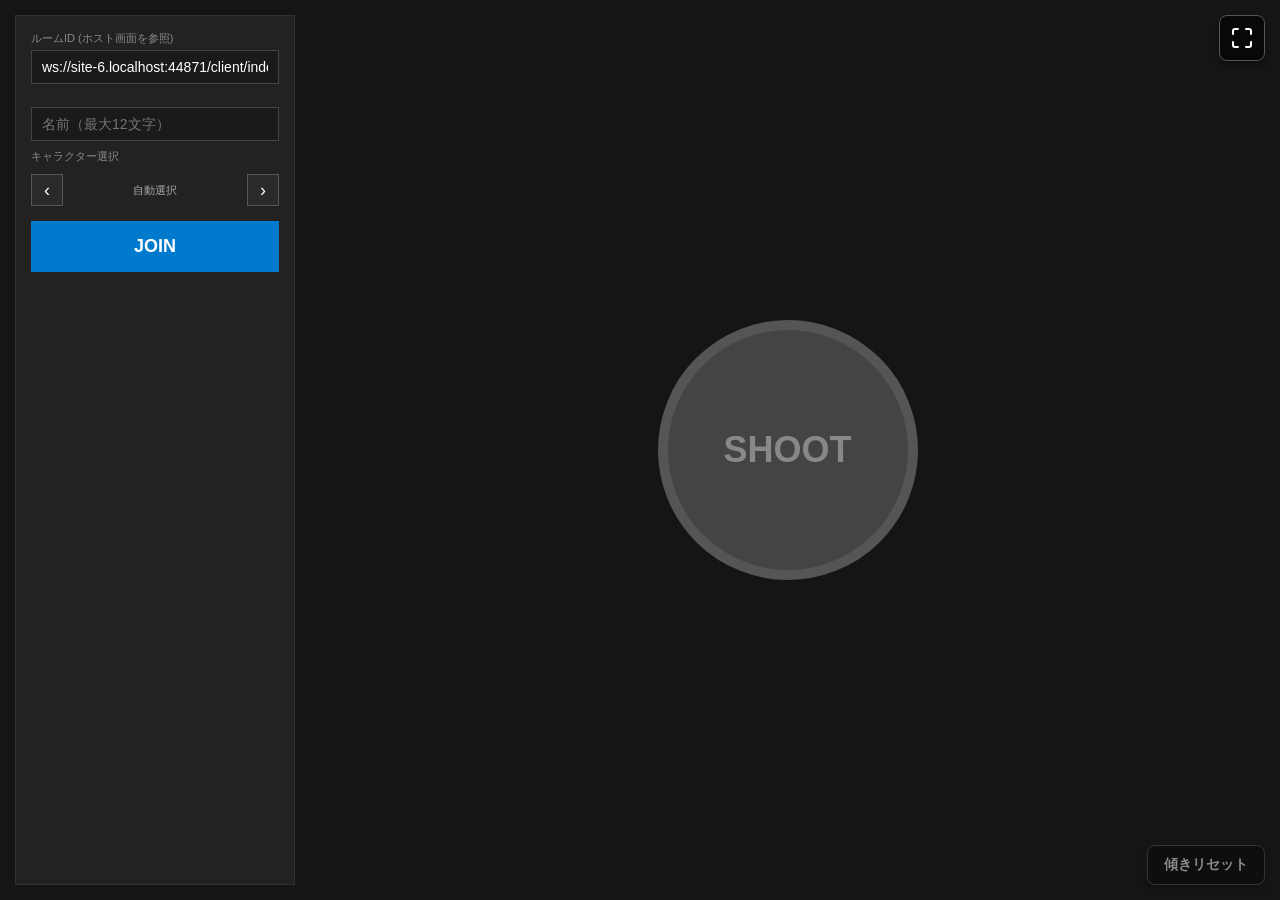
==== client/index.html @ 57d8bb30 "update" ====
<!DOCTYPE html>
<html lang="ja">
    <head>
        <meta charset="UTF-8" />
        <meta name="viewport" content="width=device-width, initial-scale=1.0, maximum-scale=1.0, user-scalable=no" />
        <title>Controller of "phone ∧ shoot"</title>
        
      <script type="module" crossorigin src="../assets/client-DF3b7TOV.js"></script>
      <link rel="modulepreload" crossorigin href="../assets/NetworkAdapter-C8e77oNN.js">
      <link rel="stylesheet" crossorigin href="../assets/client-C9j3C1mp.css">
    </head>
    <body>
        <div id="fs" onclick="this.style.display='none'; document.body.classList.remove('fs-active'); document.documentElement.classList.remove('fs-active');">
            ↑↓<br>SWIPE<br>
            <span style="font-size: 14px; font-weight: normal;">(Tap to cancel)</span>
        </div>
        <button id="btn-fullscreen" class="btn-floating top-right btn-square" title="全画面表示">
            <svg id="icon-fullscreen-enter" viewBox="0 0 24 24" fill="none" stroke="currentColor" stroke-width="2" stroke-linecap="round" stroke-linejoin="round" style="width:24px;height:24px;">
                <path d="M8 3H5a2 2 0 0 0-2 2v3m18 0V5a2 2 0 0 0-2-2h-3m0 18h3a2 2 0 0 0 2-2v-3M3 16v3a2 2 0 0 0 2 2h3"></path>
            </svg>
            <svg id="icon-fullscreen-exit" viewBox="0 0 24 24" fill="none" stroke="currentColor" stroke-width="2" stroke-linecap="round" stroke-linejoin="round" style="width:24px;height:24px;display:none;">
                <path d="M8 3v3a2 2 0 0 1-2 2H3m18 0h-3a2 2 0 0 1-2-2V3m0 18v-3a2 2 0 0 1 2-2h3M3 16h3a2 2 0 0 1 2 2v3"></path>
            </svg>
        </button>
        <button id="btn-reset-position" class="btn-floating bottom-right" disabled>傾きリセット</button>
        <div class="main-layout">
            <div class="left-panel">
                <!-- ルームID入力欄 -->
                <div id="room-id-panel" style="display:flex;flex-direction:column;gap:4px;margin-bottom:8px;">
                    <div style="font-size:11px;color:#888;">ルームID (ホスト画面を参照)</div>
                    <input type="text" id="ws-url" value="" placeholder="ルームIDを入力"
                        style="width:100%;box-sizing:border-box;padding:8px 10px;background:#1a1a1a;border:1px solid #444;color:#fff;font-size:14px;">
                </div>

                <!-- キャラ選択・名前入力パネル（JOIN前のみ表示） -->
                <div id="customization-panel" style="display:flex;flex-direction:column;gap:8px;">
                    <input id="player-name-input" type="text" maxlength="12" placeholder="名前（最大12文字）"
                        style="width:100%;box-sizing:border-box;padding:8px 10px;background:#1a1a1a;border:1px solid #444;color:#fff;font-size:14px;">
                    <div style="font-size:11px;color:#888;margin-bottom:2px;">キャラクター選択</div>
                    <div style="display:flex;align-items:center;justify-content:space-between;gap:6px;">
                        <button id="char-prev" style="flex-shrink:0;width:32px;height:32px;background:#2a2a2a;border:1px solid #555;color:#fff;font-size:18px;cursor:pointer;display:flex;align-items:center;justify-content:center;">&#8249;</button>
                        <div style="flex:1;display:flex;flex-direction:column;align-items:center;gap:4px;">
                            <img id="char-preview" src="" alt="" style="width:64px;height:64px;object-fit:contain;image-rendering:pixelated;display:block;">
                            <span id="char-label" style="font-size:11px;color:#aaa;"></span>
                        </div>
                        <button id="char-next" style="flex-shrink:0;width:32px;height:32px;background:#2a2a2a;border:1px solid #555;color:#fff;font-size:18px;cursor:pointer;display:flex;align-items:center;justify-content:center;">&#8250;</button>
                    </div>
                </div>

                <button id="btn-join" class="btn-flat join-state">JOIN</button>

                <div class="player-card-bottom" id="player-info" style="visibility: hidden; width:100%;">
                    <div class="pcb-left" style="display:flex;align-items:center;gap:8px;flex:1;min-width:0;">
                        <div id="pcb-meter" class="pcb-item-meter" style="width:44px;height:44px;border-radius:50%;display:flex;align-items:center;justify-content:center;background:rgba(255,255,255,0.2);flex-shrink:0;">
                            <div id="pcb-icon" class="pcb-icon" style="width:40px;height:40px;border-radius:50%;display:grid;place-items:center;font-weight:700;color:#fff;transition:all 0.2s;background-size:180%;background-position:center 20%;image-rendering:pixelated;background-repeat:no-repeat;border:2px solid #1e293b;"></div>
                        </div>
                        <div style="display:flex;flex-direction:column;align-items:flex-start;overflow:hidden;gap:2px;">
                            <div id="pcb-name" class="pcb-name" style="font-weight:700;transition:color 0.2s;white-space:nowrap;font-size:14px;"></div>
                            <div style="display:flex;align-items:center;gap:6px;flex-wrap:wrap;">
                                <div id="pcb-status" class="pcb-status" style="font-size:12px;color:#cfeffd;white-space:nowrap;"></div>
                                <div id="pcb-respawn" class="pcb-respawn" style="display:none;font-size:12px;font-weight:700;color:#f87171;white-space:nowrap;"></div>
                            </div>
                            <div id="pcb-hp-blocks" class="pcb-hp-blocks" style="display:flex;gap:2px;flex-wrap:wrap;"></div>
                        </div>
                    </div>
                </div>

                <div class="difficulty-controls" id="difficulty-controls" style="display: none;">
                    <button id="difficulty-normal" class="difficulty-btn active" type="button">ノーマル</button>
                    <button id="difficulty-hard" class="difficulty-btn" type="button">ハード</button>
                </div>

                <div class="item-section" id="item-section" style="display:none;">
                    <button id="btn-use-item" class="item-slot" disabled>
                        <img id="item-icon" alt="" />
                    </button>
                </div>
            </div>

            <div class="controller-area">
                <button id="btn-shoot" disabled>SHOOT</button>
            </div>
        </div>
        
        <script src="./asset/scripts/sprites.js"></script>
    </body>
</html>
---- assets/client-C9j3C1mp.css ----
body{margin:0;padding:0;font-family:Helvetica Neue,Arial,sans-serif;background-color:#151515;color:#fff;height:100dvh;width:100dvw;overflow:hidden;user-select:none;-webkit-user-select:none}.main-layout{display:flex;flex-direction:row;width:100%;height:100%;box-sizing:border-box;padding:15px;gap:15px;position:relative;touch-action:none}.left-panel{width:30%;min-width:200px;max-width:280px;display:flex;flex-direction:column;gap:15px;background-color:#222;border:1px solid #333333;padding:15px;box-sizing:border-box}.btn-flat{width:100%;padding:15px 0;background-color:#007acc;color:#fff;border:none;font-size:18px;font-weight:700;cursor:pointer}.btn-flat.leave-state{background-color:#555}.btn-flat:disabled{background-color:#333;color:#666}.btn-floating{position:absolute;z-index:10;background-color:#0009;color:#fff;border:1px solid #555;border-radius:8px;padding:10px 16px;font-size:14px;font-weight:700;cursor:pointer;box-shadow:0 4px 6px #0000004d}.btn-floating.btn-square{padding:10px;display:flex;align-items:center;justify-content:center}.btn-floating.top-right{top:15px;right:15px}.btn-floating.bottom-right{bottom:15px;right:15px}.btn-floating:active{background-color:#000c;transform:scale(.95)}.btn-floating:disabled{opacity:.5;cursor:not-allowed}.player-card-bottom{padding:8px 10px;background:#0a0a28;border:1px solid rgba(25,25,50);color:#eaf6ff;display:flex;gap:8px;align-items:center;justify-content:space-between;font-size:13px;box-sizing:border-box;height:64px}.hp-block{width:8px;height:12px}.hp-block.empty{background:transparent}.item-section{flex:1;display:flex;flex-direction:column;justify-content:flex-end}.item-slot{width:100%;height:100px;background-color:#1a1a1a;border:1px solid #444444;display:flex;align-items:center;justify-content:center;padding:0;cursor:pointer}.item-slot:disabled{background-color:#151515;border-color:#222;cursor:default}#item-icon{width:60px;height:60px;object-fit:contain;image-rendering:pixelated;transition:opacity .2s ease}.difficulty-controls{display:flex;gap:8px;margin-top:8px}.difficulty-btn{flex:1;padding:10px 8px;background-color:#2b2b2b;border:1px solid #3a3a3a;color:#e6e6e6;font-weight:700;cursor:pointer}.difficulty-btn.active{background-color:#ffd166;color:#071013;border-color:#f4c542}.controller-area{flex:1;display:flex;justify-content:center;align-items:center}#btn-shoot{width:55vmin;height:55vmin;max-width:260px;max-height:260px;border-radius:50%;background-color:red;border:10px solid #cc0000;color:#fff;font-size:36px;font-weight:700;box-shadow:0 12px 24px #00000080;transition:transform .1s;display:flex;justify-content:center;align-items:center;padding:0;box-sizing:border-box}#btn-shoot:active{transform:scale(.95);background-color:#c00}#btn-shoot:disabled{background-color:#444;border-color:#555;color:#888;box-shadow:none;transform:none}@media screen and (orientation: portrait){body:not(.fs-active){transform:rotate(90deg);transform-origin:left top;width:100dvh;height:100dvw;position:absolute;top:0;left:100vw}}body.fs-active .main-layout{height:100vh!important}#fs{overflow:hidden;position:absolute;z-index:9999;display:none;justify-content:center;align-items:center;width:100%;height:200vh;background-color:#000000d9;touch-action:auto;left:0;top:0;color:#fff;font-size:24px;font-weight:700;text-align:center;line-height:1.5}@media (orientation: landscape){body.ios-landscape .main-layout{height:100vh}}
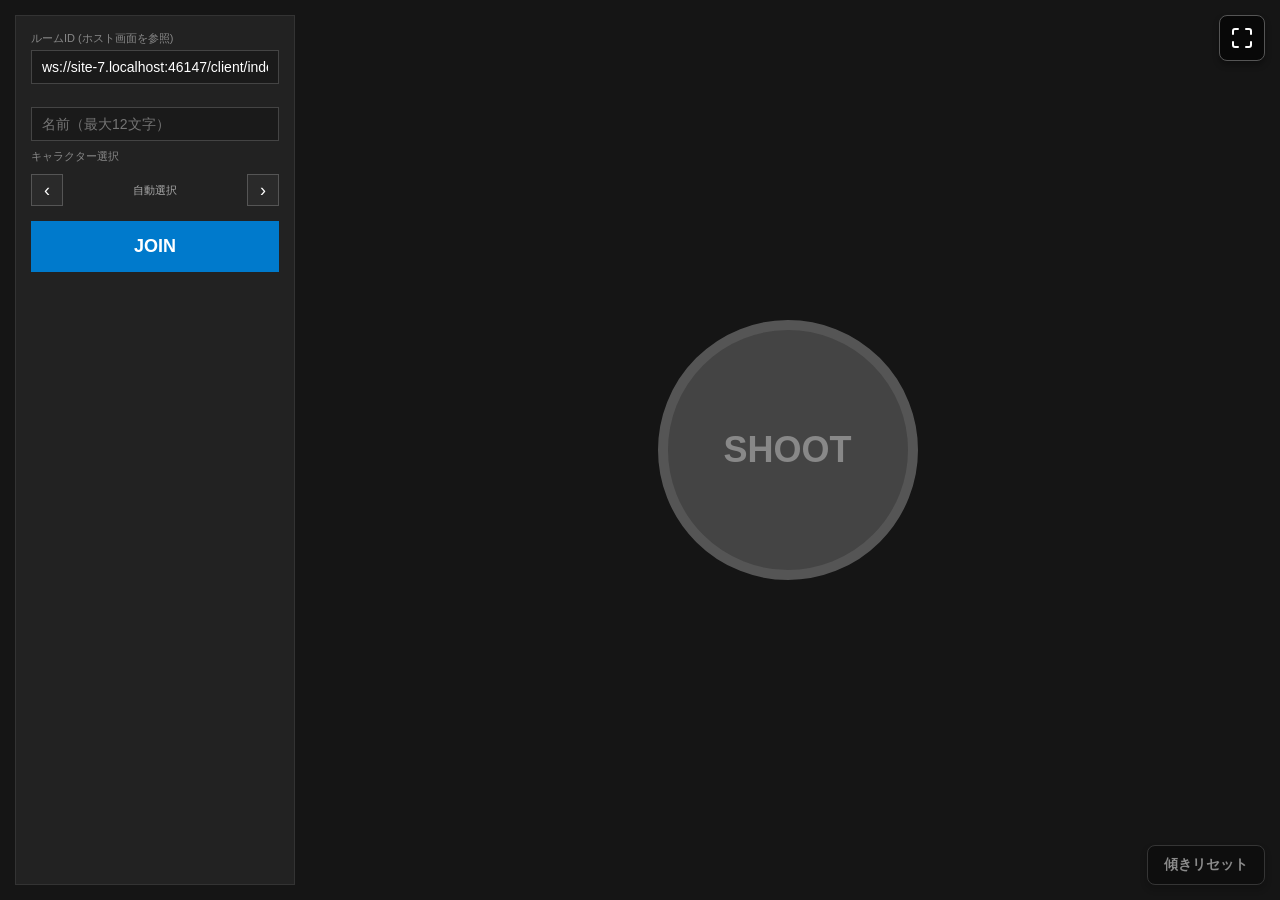
==== commit 6130e68f: "update" ====
--- a/client/index.html
+++ b/client/index.html
@@ -82,7 +82,7 @@
             </div>
         </div>
         
-        <script src="./asset/scripts/sprites.js"></script>+        <script src="../asset/scripts/sprites.js"></script> 
     </body>
 </html>
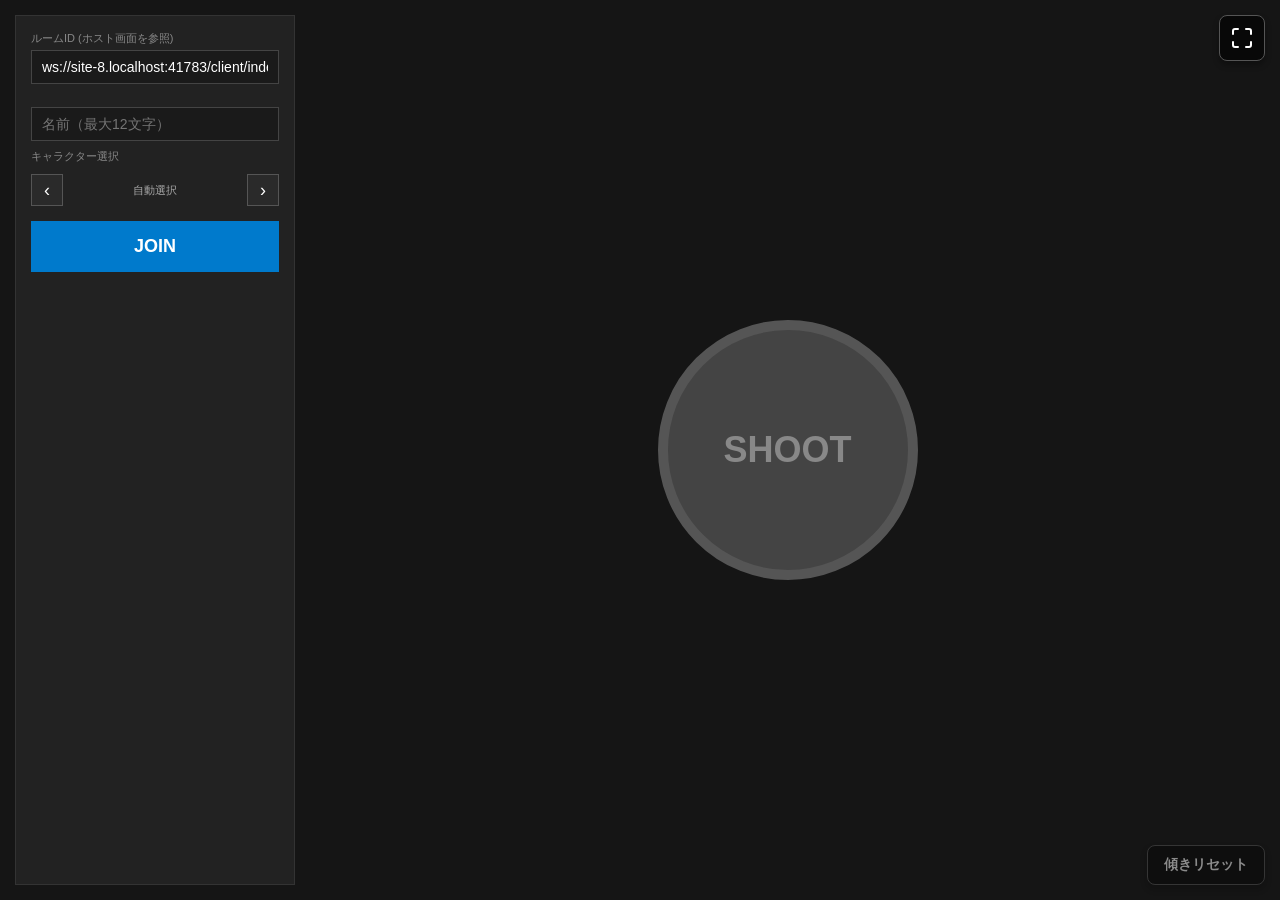
==== commit 6b3cea8f: "update" ====
--- a/client/index.html
+++ b/client/index.html
@@ -5,7 +5,7 @@
         <meta name="viewport" content="width=device-width, initial-scale=1.0, maximum-scale=1.0, user-scalable=no" />
         <title>Controller of "phone ∧ shoot"</title>
         
-      <script type="module" crossorigin src="../assets/client-DF3b7TOV.js"></script>
+      <script type="module" crossorigin src="../assets/client-CMRiefiM.js"></script>
       <link rel="modulepreload" crossorigin href="../assets/NetworkAdapter-C8e77oNN.js">
       <link rel="stylesheet" crossorigin href="../assets/client-C9j3C1mp.css">
     </head>
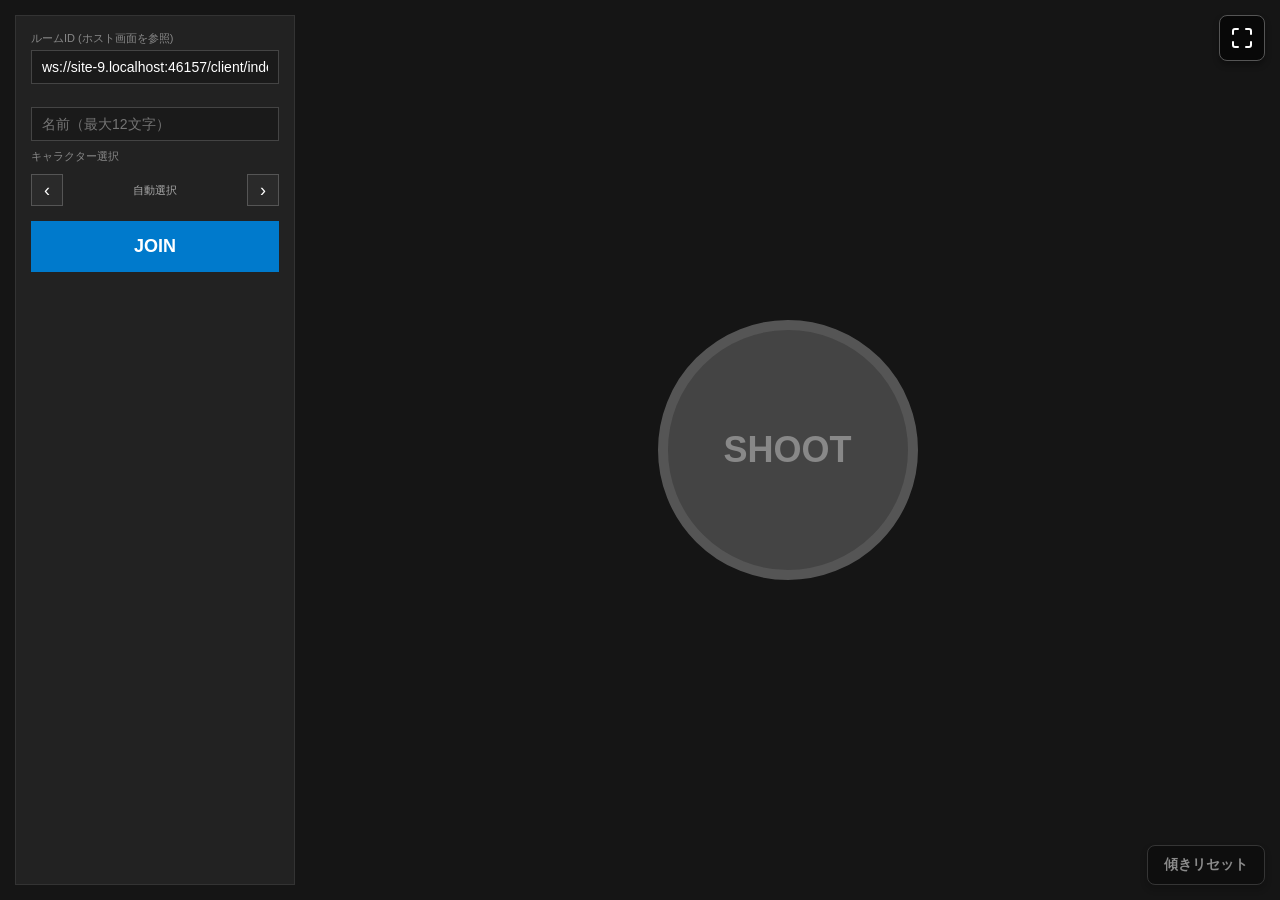
==== commit f12c913f: "update" ====
--- a/client/index.html
+++ b/client/index.html
@@ -5,8 +5,8 @@
         <meta name="viewport" content="width=device-width, initial-scale=1.0, maximum-scale=1.0, user-scalable=no" />
         <title>Controller of "phone ∧ shoot"</title>
         
-      <script type="module" crossorigin src="../assets/client-CMRiefiM.js"></script>
-      <link rel="modulepreload" crossorigin href="../assets/NetworkAdapter-C8e77oNN.js">
+      <script type="module" crossorigin src="../assets/client-CBNTCaNd.js"></script>
+      <link rel="modulepreload" crossorigin href="../assets/NetworkAdapter-N47J8qRh.js">
       <link rel="stylesheet" crossorigin href="../assets/client-C9j3C1mp.css">
     </head>
     <body>
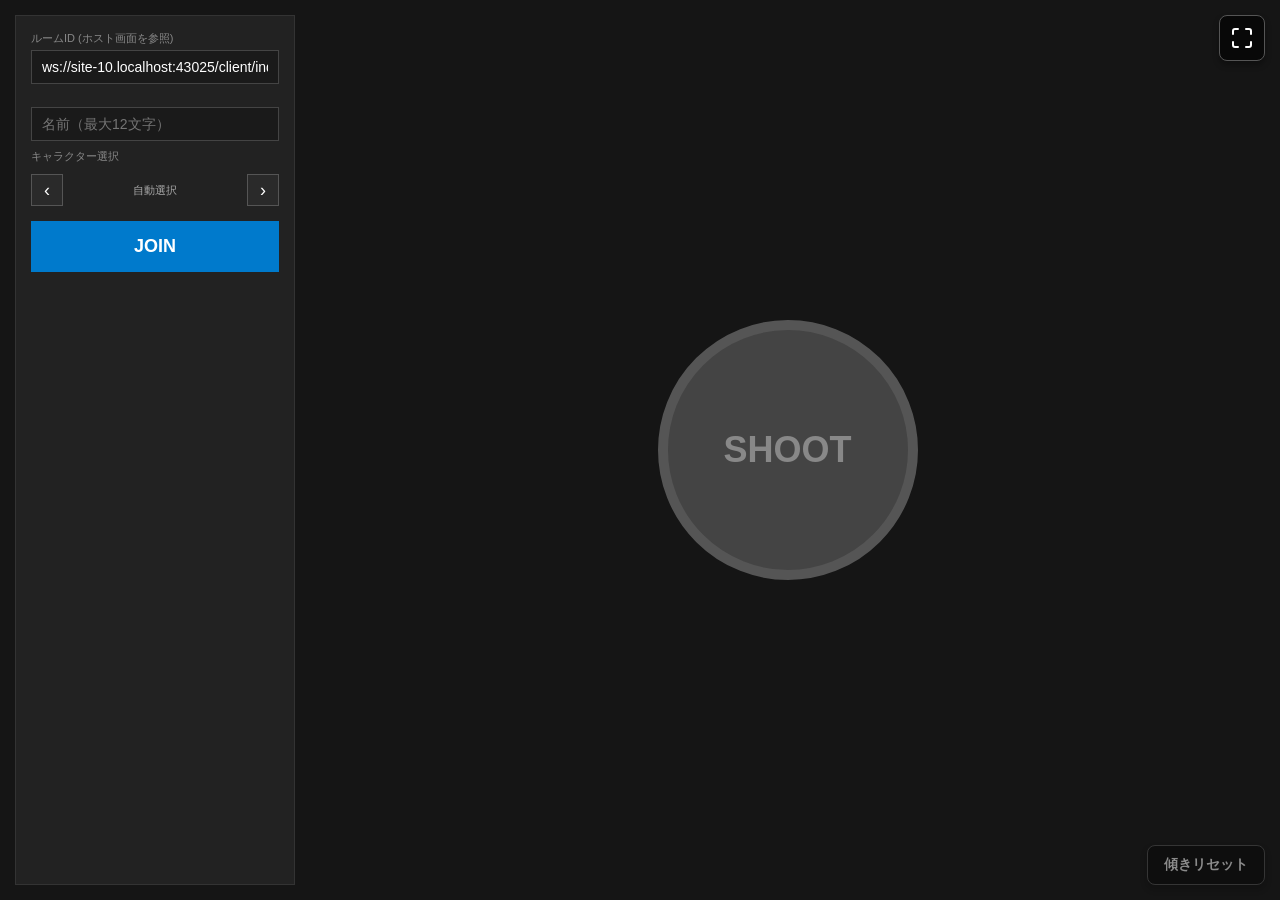
==== commit f5f57ff9: "update" ====
--- a/client/index.html
+++ b/client/index.html
@@ -5,8 +5,8 @@
         <meta name="viewport" content="width=device-width, initial-scale=1.0, maximum-scale=1.0, user-scalable=no" />
         <title>Controller of "phone ∧ shoot"</title>
         
-      <script type="module" crossorigin src="../assets/client-CBNTCaNd.js"></script>
-      <link rel="modulepreload" crossorigin href="../assets/NetworkAdapter-N47J8qRh.js">
+      <script type="module" crossorigin src="../assets/client-DJ99BRUe.js"></script>
+      <link rel="modulepreload" crossorigin href="../assets/NetworkAdapter-BohQjCKY.js">
       <link rel="stylesheet" crossorigin href="../assets/client-C9j3C1mp.css">
     </head>
     <body>
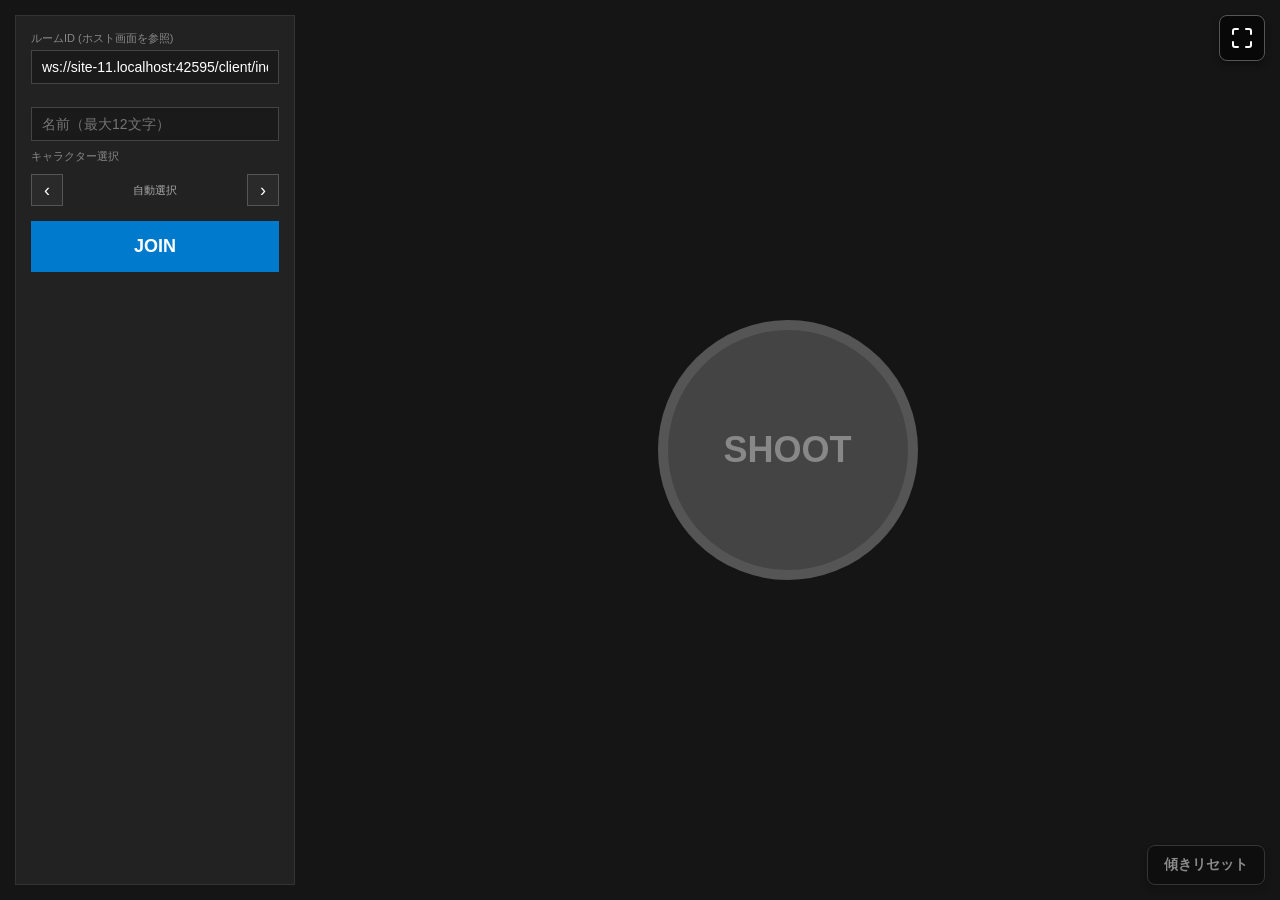
==== commit 8e6d5437: "update" ====
--- a/client/index.html
+++ b/client/index.html
@@ -5,8 +5,9 @@
         <meta name="viewport" content="width=device-width, initial-scale=1.0, maximum-scale=1.0, user-scalable=no" />
         <title>Controller of "phone ∧ shoot"</title>
         
-      <script type="module" crossorigin src="../assets/client-DJ99BRUe.js"></script>
-      <link rel="modulepreload" crossorigin href="../assets/NetworkAdapter-BohQjCKY.js">
+      <script type="module" crossorigin src="../assets/client-Cxo3N14M.js"></script>
+      <link rel="modulepreload" crossorigin href="../assets/iceServers-D39nuUGd.js">
+      <link rel="modulepreload" crossorigin href="../assets/NetworkAdapter-BUQDcdPK.js">
       <link rel="stylesheet" crossorigin href="../assets/client-C9j3C1mp.css">
     </head>
     <body>
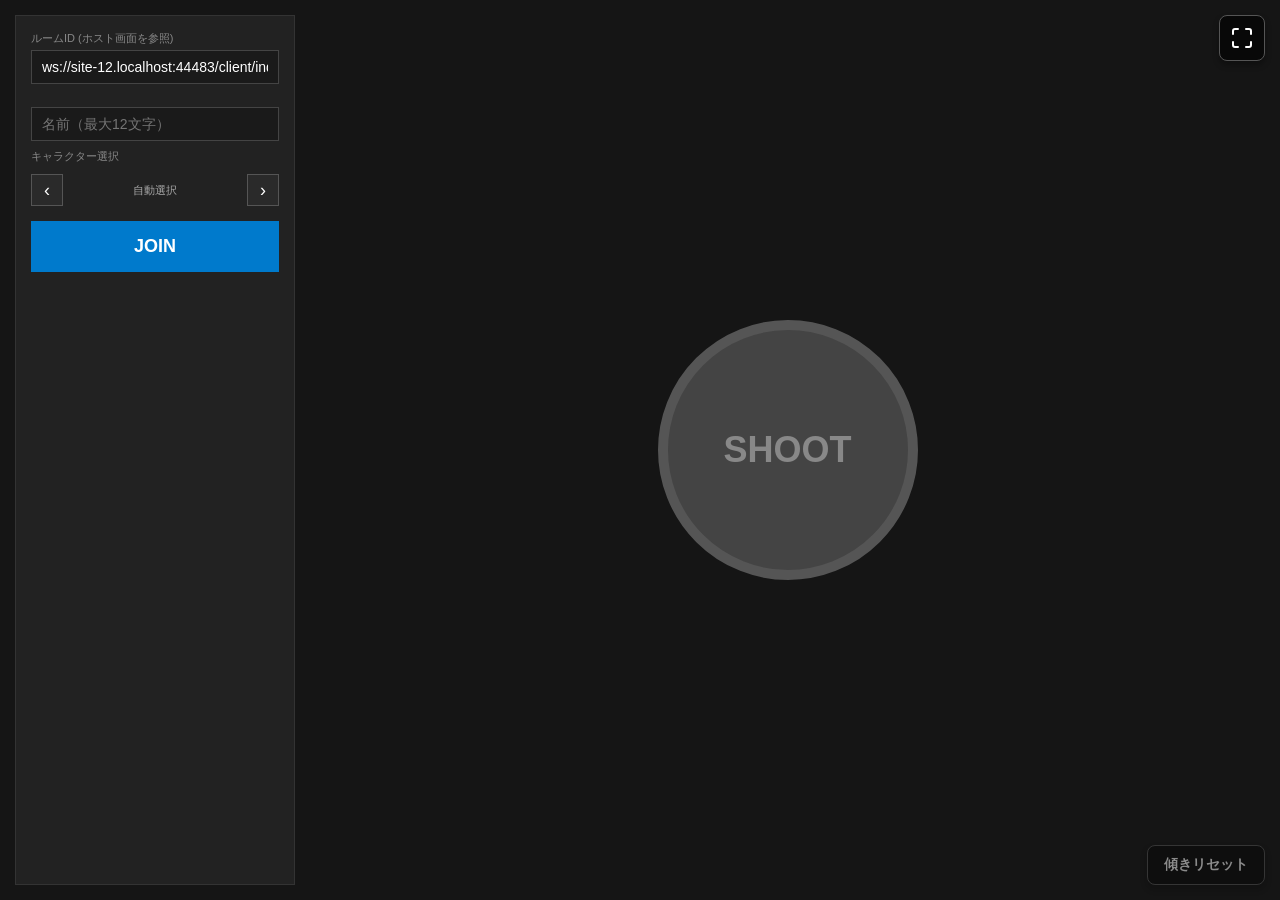
==== commit d594cb99: "update" ====
--- a/client/index.html
+++ b/client/index.html
@@ -5,7 +5,7 @@
         <meta name="viewport" content="width=device-width, initial-scale=1.0, maximum-scale=1.0, user-scalable=no" />
         <title>Controller of "phone ∧ shoot"</title>
         
-      <script type="module" crossorigin src="../assets/client-Cxo3N14M.js"></script>
+      <script type="module" crossorigin src="../assets/client-ek_Nvt-p.js"></script>
       <link rel="modulepreload" crossorigin href="../assets/iceServers-D39nuUGd.js">
       <link rel="modulepreload" crossorigin href="../assets/NetworkAdapter-BUQDcdPK.js">
       <link rel="stylesheet" crossorigin href="../assets/client-C9j3C1mp.css">
